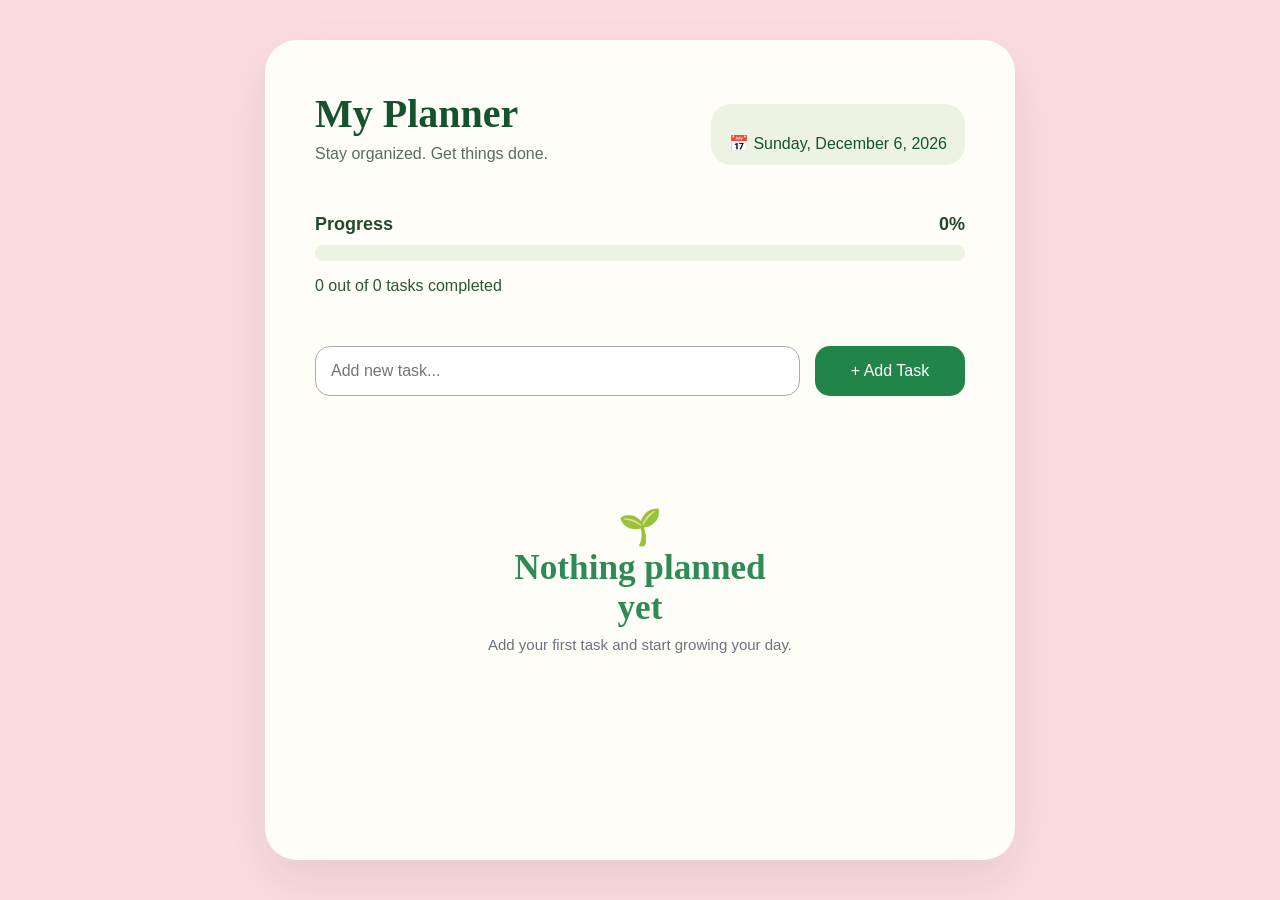
==== index.html @ 8dc69969 "made planner" ====
<!DOCTYPE html>
<html lang="en">
<head>
    <meta charset="UTF-8">
    <meta name="viewport" content="width=device-width, initial-scale=1.0">
    <link rel="stylesheet" href="style.css">
    <link rel="stylesheet"
href="https://cdnjs.cloudflare.com/ajax/libs/font-awesome/6.7.2/css/all.min.css">
    <title>Planner</title>
</head>
<body>
    <div class = "planner">
        <div class = "header">
            <div>
                <h1>My Planner</h1>
                <p>Stay organized. Get things done.</p>
            </div>
        <div class="date" id="currentDate"></div>
        </div>
        <div class = "progress-section">
            <div class = "progress-info">
                <span>Progress</span>
                <span id="progressPercent">60%</span>
            </div>
            <div class = "progress-bar">
                <div class = "progress" id="progressBar">
                </div>
            </div>
            <p id="progressText">3 out of 5 tasks completed</p>
        </div>
        <div class = "add-tasks">
            <input 
            id="taskInput"
            type = "text" 
            placeholder="Add new task...">
            <button id="addBtn">
                + Add Task
            </button>
        </div>

     <div class="tasks" id="taskList">

    <div id="emptyState">

        <h4>
            🌱<br>
            Nothing planned<br>
            yet
        </h4>

        <p>Add your first task and start growing your day.</p>

    </div>

    <div id="footerQuote" class="footer-quote">
        ✨ Small progress, big results.
    </div>

</div>
</div>
        </div>
        </div>
    </div>
    <script src="script.js"></script>
</body>
</html>
---- style.css ----
body{
    margin: 0;
    height: 100vh;
    display: flex;
    justify-content: center;
    align-items: center;
    background-color: #fadbe0;
    h1{
        font-family: Georgia, "Times New Roman", serif;
    }
    p{
        font-family: Arial, Helvetica, sans-serif;
    }
}

.planner{
    width:650px;
    height:80vh;
    background:#fffdf7;
    border-radius:32px;
    padding:50px;
    box-shadow: 
        0 20px 50px rgba(0,0,0,.08);
    display: flex;
    flex-direction: column;
}

.header{
    display: flex;
    justify-content:space-between;
    align-items:center;
    margin-bottom:35px;
    h1{
        margin:0;
        color:#14532d;
        font-size:40px;
    }
    p{
        margin-top:8px;
        color:#5b6b63;
    }
}

.date{
    background-color: #ecf3e2;
    color:#14532d;
    padding:12px 18px;
    border-radius:20px;
    font-family:"Inter", sans-serif;
}

.progress-info{
    display:flex;
    justify-content:space-between;
    margin-bottom:10px;
    font-weight:bold;
    color: #25472B;
    font-family: "Inter", sans-serif;
    font-size: 18px;
    font-weight: 700;
}

.progress-bar{
    width: 100%;
    height: 16px;
    background:#ecf3e2;
    border-radius:50px;
    overflow:hidden;
}

.progress{
    width: 60%;
    height: 100%;
    background: #218549;
    border-radius: 50px;
}

.progress-section p{
    color: #2C5634;
    font-family: "Inter", sans-serif;
    font-size: 16px;
    font-weight: 500;
}

.add-tasks{
    display:flex;
    gap:15px;
    margin:35px 0;

input{
    width: 150px;
    flex:1;
    padding:15px;
    border-radius:15px;
    border:1px solid #abadac;
    font-size:16px;
}
button{
    width: 150px;
    border: none;
    border-radius: 15px;
    background: #218549;
    color: white;
    font-size: 16px;
    cursor: pointer;
}
}

.tasks{
    display:flex;
    flex-direction:column;
    gap:15px;
    flex: 1;
    overflow-y: auto;
    margin-top: 20px;
}

.task{
    display:flex;
    align-items:center;
    padding:18px;
    background:white;
    border:1px solid #ececec;
    border-radius:16px;
}

.task span{
    margin-left:15px;
    flex:1;
    font-size:17px;

}

.completed{
    text-decoration:line-through;
    color:#888;
}

.actions{
    display:flex;
    gap:10px;
}

.actions button{
    background:none;
    border:none;
    cursor:pointer;
    font-size:18px;
}
.task input[type="checkbox"]{

    appearance:none;
    -webkit-appearance:none;

    width:24px;
    height:24px;

    border:2px solid #34a853;

    border-radius:50%;

    cursor:pointer;

    display:grid;
    place-items:center;

    transition:.25s ease;
}
.task input[type="checkbox"]:checked{

    background:#218549;

    border-color:#218549;

}
.task input[type="checkbox"]:hover{

    transform:scale(1.08);

}

#emptyState{

    display:flex;
    flex-direction:column;
    align-items:center;
    justify-content:center;

    padding:40px 20px;

    text-align:center;

    color:#6b7280;

}

#emptyState{

    font-size:60px;

}

#emptyState h4{
    font-size:2.2rem;
    margin:15px 0 8px;
    color:#2e8b57;

}

#emptyState p{
    font-size:1rem;
    margin:0;
    font-size:15px;

}
.footer-quote{

    display:flex;
    align-items:center;
    justify-content:center;
    gap:15px;

    margin-top:30px;
    padding:20px 0;

    color:#2e8b57;
    font-size:20px;
    font-weight:600;

    opacity:.85;

}

.footer-quote::before,
.footer-quote::after{

    content:"";

    flex:1;
    height:1px;

    background:#cfe7d0;

}
.tasks::-webkit-scrollbar{
    width: 8px;
}

.tasks::-webkit-scrollbar-track{
    background: #edf8ef;
    border-radius: 10px;
}

.tasks::-webkit-scrollbar-thumb{
    background: #2e8b57;
    border-radius: 10px;
}

.tasks::-webkit-scrollbar-thumb:hover{
    background: #256d46;
}
.task-list{
    max-height:320px;
    overflow-y:auto;
    padding-right:10px;
}

.task{
    margin-right:5px;
}
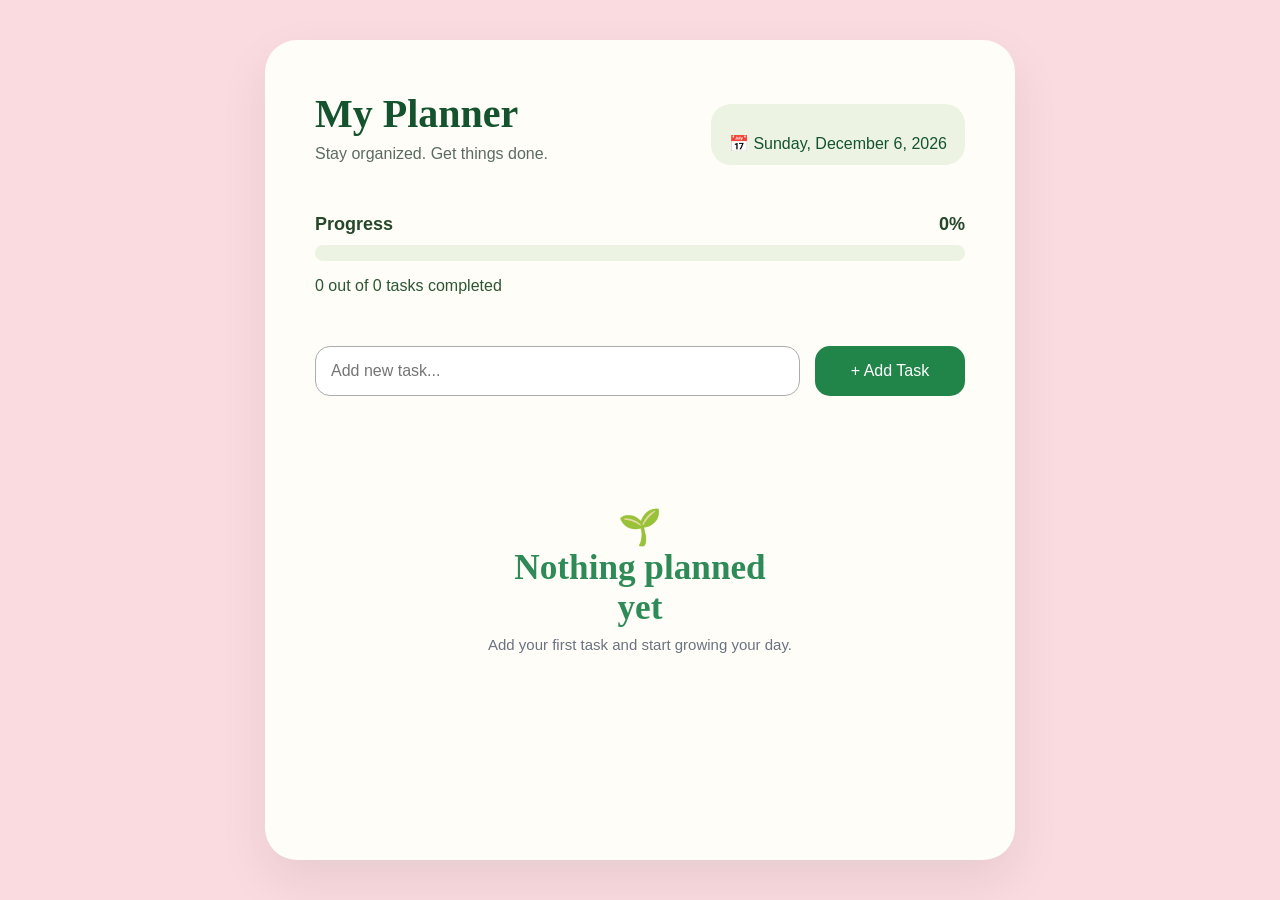
==== commit 898012fe: "works on phone" ====
--- a/index.html
+++ b/index.html
@@ -6,6 +6,7 @@
     <link rel="stylesheet" href="style.css">
     <link rel="stylesheet"
 href="https://cdnjs.cloudflare.com/ajax/libs/font-awesome/6.7.2/css/all.min.css">
+<meta name="viewport" content="width=device-width, initial-scale=1.0">
     <title>Planner</title>
 </head>
 <body>
--- a/style.css
+++ b/style.css
@@ -267,4 +267,45 @@
 
 .task{
     margin-right:5px;
+}
+
+@media (max-width: 768px){
+
+    .planner{
+        width:90%;
+        padding:25px;
+    }
+
+    .header{
+        flex-direction:column;
+        align-items:flex-start;
+        gap:20px;
+    }
+
+    .logo-section{
+        width:100%;
+    }
+
+    .title-section h1{
+        font-size:2.5rem;
+    }
+
+    .date{
+        width:100%;
+        text-align:center;
+    }
+
+    .add-task{
+        flex-direction:column;
+        gap:15px;
+    }
+
+    .add-task input{
+        width:100%;
+    }
+
+    .add-task button{
+        width:100%;
+    }
+
 }
